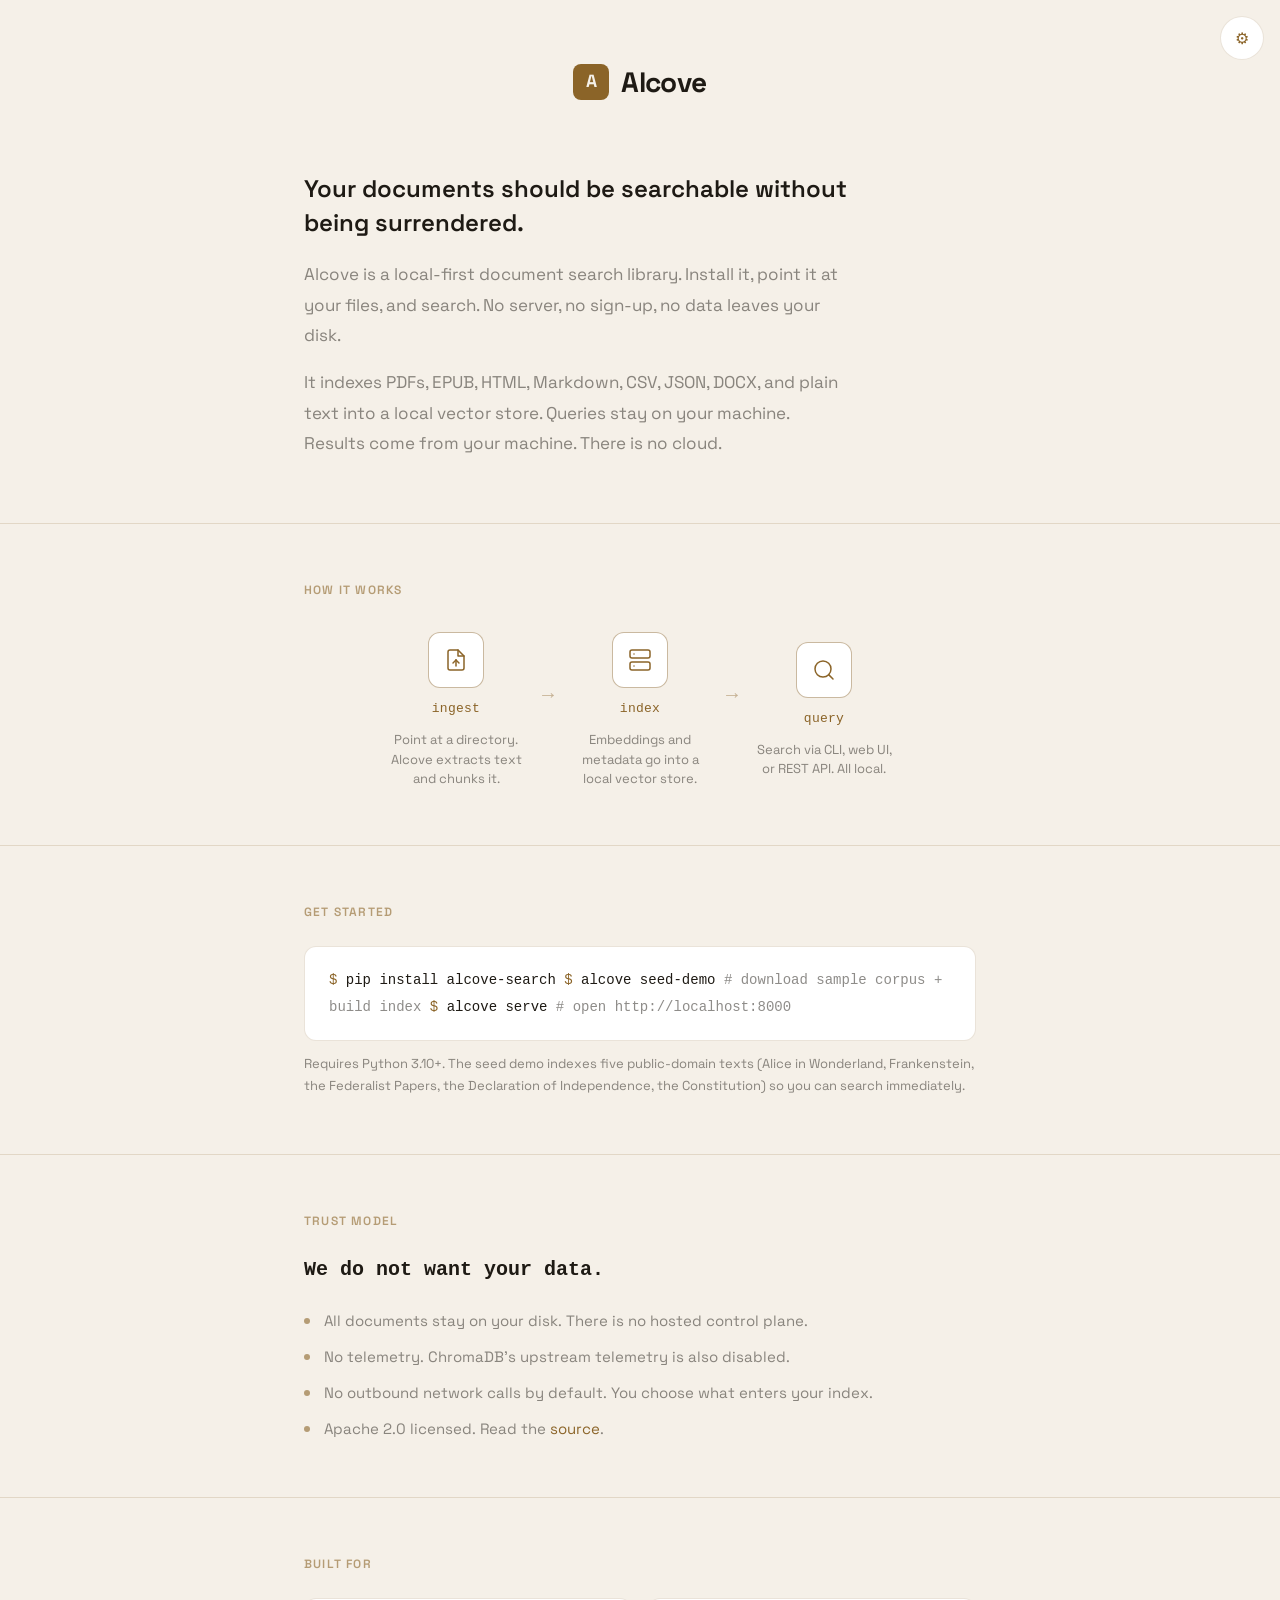
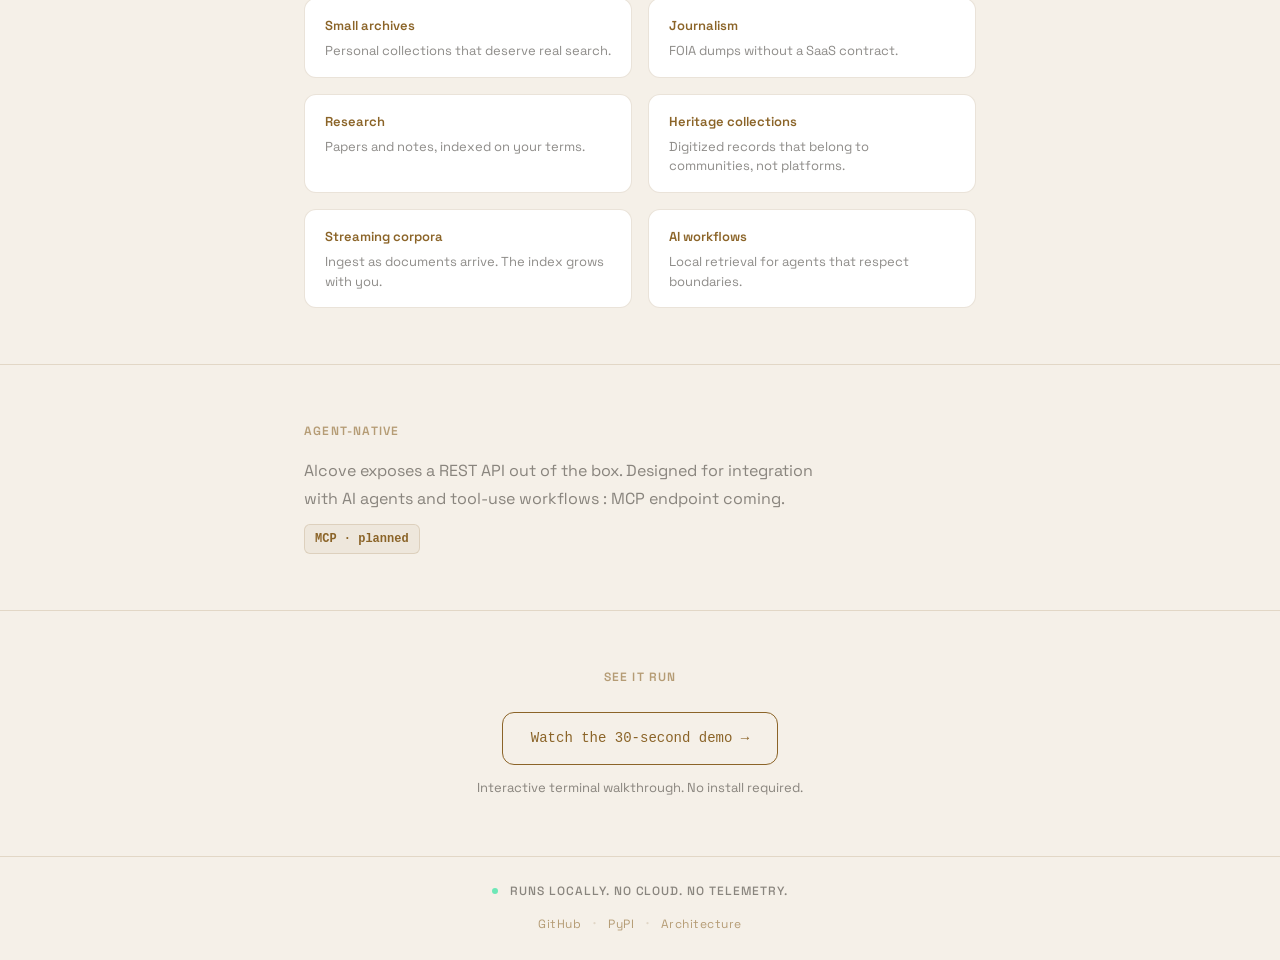
==== docs/index.html @ 8c918ee8 "Add landing page with Alcove design system (#27) Single-page landing at docs/index.html for GitHub P" ====
<!DOCTYPE html>
<html lang="en">
<head>
<meta charset="UTF-8">
<meta name="viewport" content="width=device-width, initial-scale=1.0">
<title>Alcove: Local-First Document Search</title>
<meta name="description" content="Index your documents locally. Search them instantly. Your data never leaves your disk.">
<meta property="og:title" content="Alcove: Local-First Document Search">
<meta property="og:description" content="Index your documents locally. Search them instantly. Your data never leaves your disk.">
<meta property="og:type" content="website">
<meta property="og:url" content="https://pro777.github.io/alcove/">
<meta property="og:image" content="https://pro777.github.io/alcove/assets/logo.svg">
<link rel="icon" type="image/png" sizes="32x32" href="assets/favicon-32x32.png">
<link rel="apple-touch-icon" href="assets/apple-touch-icon.png">

<script>
(function() {
  var t = localStorage.getItem('alcove-theme');
  if (t) document.documentElement.dataset.theme = t;
})();
</script>

<style>
/* ---- Self-hosted Space Grotesk ---- */
@font-face {
  font-family: 'Space Grotesk';
  font-style: normal;
  font-weight: 300 700;
  font-display: swap;
  src: url([data-uri]) format('woff2');
  unicode-range: U+0100-02BA, U+02BD-02C5, U+02C7-02CC, U+02CE-02D7, U+02DD-02FF, U+0304, U+0308, U+0329, U+1D00-1DBF, U+1E00-1E9F, U+1EF2-1EFF, U+2020, U+20A0-20AB, U+20AD-20C0, U+2113, U+2C60-2C7F, U+A720-A7FF;
}
@font-face {
  font-family: 'Space Grotesk';
  font-style: normal;
  font-weight: 300 700;
  font-display: swap;
  src: url([data-uri]) format('woff2');
  unicode-range: U+0000-00FF, U+0131, U+0152-0153, U+02BB-02BC, U+02C6, U+02DA, U+02DC, U+0304, U+0308, U+0329, U+2000-206F, U+20AC, U+2122, U+2191, U+2193, U+2212, U+2215, U+FEFF, U+FFFD;
}

/* ---- Custom Properties ---- */
:root {
  --bg-body:      #1e1a14;
  --bg-surface:   #2a241d;
  --bg-card:      #241f18;
  --border:       rgba(211, 166, 111, 0.12);
  --border-hover: rgba(211, 166, 111, 0.35);
  --gold:         #d3a66f;
  --gold-dim:     rgba(211, 166, 111, 0.50);
  --gold-faint:   rgba(211, 166, 111, 0.08);
  --gold-glow:    rgba(211, 166, 111, 0.18);
  --text:         #f5f0e8;
  --text-muted:   rgba(245, 240, 232, 0.45);
  --font-sans:    'Space Grotesk', -apple-system, BlinkMacSystemFont, 'Segoe UI', Roboto, sans-serif;
  --font-mono:    'SF Mono', 'Cascadia Code', 'Fira Code', 'JetBrains Mono', Menlo, Monaco, Consolas, monospace;
  --radius-sm:    0.375rem;
  --radius-md:    0.5rem;
  --radius-lg:    0.75rem;
  color-scheme: dark;
}

@media (prefers-color-scheme: light) {
  :root:not([data-theme]) {
    color-scheme: light;
    --bg-body:      #f5f0e8;
    --bg-surface:   #ede8df;
    --bg-card:      #ffffff;
    --border:       rgba(139, 100, 45, 0.18);
    --border-hover: rgba(139, 100, 45, 0.45);
    --gold:         #8b6428;
    --gold-dim:     rgba(139, 100, 40, 0.60);
    --gold-faint:   rgba(139, 100, 40, 0.06);
    --gold-glow:    rgba(139, 100, 40, 0.14);
    --text:         #1e1a14;
    --text-muted:   rgba(30, 26, 20, 0.50);
  }
}

[data-theme="light"] {
  color-scheme: light;
  --bg-body:      #f5f0e8;
  --bg-surface:   #ede8df;
  --bg-card:      #ffffff;
  --border:       rgba(139, 100, 45, 0.18);
  --border-hover: rgba(139, 100, 45, 0.45);
  --gold:         #8b6428;
  --gold-dim:     rgba(139, 100, 40, 0.60);
  --gold-faint:   rgba(139, 100, 40, 0.06);
  --gold-glow:    rgba(139, 100, 40, 0.14);
  --text:         #1e1a14;
  --text-muted:   rgba(30, 26, 20, 0.50);
}

[data-theme="dark"] {
  color-scheme: dark;
  --bg-body:      #1e1a14;
  --bg-surface:   #2a241d;
  --bg-card:      #241f18;
  --border:       rgba(211, 166, 111, 0.12);
  --border-hover: rgba(211, 166, 111, 0.35);
  --gold:         #d3a66f;
  --gold-dim:     rgba(211, 166, 111, 0.50);
  --gold-faint:   rgba(211, 166, 111, 0.08);
  --gold-glow:    rgba(211, 166, 111, 0.18);
  --text:         #f5f0e8;
  --text-muted:   rgba(245, 240, 232, 0.45);
}

/* ---- Reset ---- */
*, *::before, *::after { box-sizing: border-box; margin: 0; padding: 0; }
html { scroll-behavior: smooth; }

body {
  background: var(--bg-body);
  color: var(--text);
  font-family: var(--font-sans);
  font-size: 16px;
  line-height: 1.7;
  min-height: 100vh;
  -webkit-font-smoothing: antialiased;
  -moz-osx-font-smoothing: grayscale;
}

/* ---- Accessibility ---- */
.sr-only {
  position: absolute; width: 1px; height: 1px; padding: 0; margin: -1px;
  overflow: hidden; clip: rect(0,0,0,0); white-space: nowrap; border: 0;
}

.skip-link {
  position: absolute; top: -44px; left: 1rem;
  background: var(--gold); color: var(--bg-body);
  padding: 0.5rem 1rem; font-weight: 600; font-size: 0.875rem;
  border-radius: 0 0 var(--radius-sm) var(--radius-sm);
  z-index: 200; transition: top 0.2s; text-decoration: none;
  min-height: 44px; display: inline-flex; align-items: center;
}
.skip-link:focus { top: 0; }

a:focus-visible, button:focus-visible {
  outline: 2px solid var(--gold); outline-offset: 2px; border-radius: var(--radius-sm);
}

/* ---- Theme Toggle ---- */
.theme-toggle {
  position: fixed; top: 1rem; right: 1rem;
  background: var(--bg-card); border: 1px solid var(--border);
  border-radius: 50%; width: 38px; height: 38px;
  display: flex; align-items: center; justify-content: center;
  cursor: pointer; font-size: 1rem; color: var(--gold);
  z-index: 100; padding: 0;
  transition: background 0.2s, border-color 0.2s;
  min-height: 44px; min-width: 44px;
}
.theme-toggle:hover { border-color: var(--border-hover); background: var(--bg-surface); }

/* ---- Layout ---- */
.container {
  max-width: 720px; width: 100%; margin: 0 auto; padding: 0 1.5rem;
}

/* ---- Header ---- */
.site-header {
  padding: 4rem 0 2rem; text-align: center;
}
.logo-row {
  display: flex; align-items: center; justify-content: center; gap: 0.75rem; margin-bottom: 0.5rem;
}
.logo-mark {
  width: 36px; height: 36px; background: var(--gold);
  border-radius: var(--radius-md);
  display: flex; align-items: center; justify-content: center;
  color: var(--bg-body); font-size: 1.1rem; font-weight: 700;
  letter-spacing: -0.02em; flex-shrink: 0;
}
.site-title {
  font-size: 1.75rem; font-weight: 700; color: var(--text);
  letter-spacing: -0.02em; line-height: 1;
}

/* ---- Sections ---- */
section {
  padding: 3.5rem 0;
}

section + section {
  border-top: 1px solid var(--border);
}

/* ---- Thesis (hero) ---- */
.thesis {
  padding: 2rem 0 4rem;
}
.thesis h2 {
  font-size: 1.5rem; font-weight: 600; line-height: 1.4;
  color: var(--text); margin-bottom: 1.25rem; max-width: 560px;
}
.thesis p {
  font-size: 1.0625rem; line-height: 1.8; color: var(--text-muted);
  max-width: 540px;
}
.thesis p + p {
  margin-top: 1rem;
}

/* ---- Pipeline ---- */
.pipeline-section h3 {
  font-size: 0.75rem; font-weight: 600; text-transform: uppercase;
  letter-spacing: 0.1em; color: var(--gold-dim); margin-bottom: 2rem;
}

.pipeline {
  display: flex; align-items: center; justify-content: center;
  gap: 0; flex-wrap: nowrap;
}

.pipeline-stage {
  display: flex; flex-direction: column; align-items: center;
  gap: 0.625rem; flex: 0 0 auto; min-width: 120px;
}

.pipeline-icon {
  width: 56px; height: 56px;
  border: 1.5px solid var(--border-hover);
  border-radius: var(--radius-lg);
  display: flex; align-items: center; justify-content: center;
  background: var(--bg-card);
  transition: border-color 0.3s, box-shadow 0.3s;
}

.pipeline-icon svg {
  width: 24px; height: 24px; stroke: var(--gold); fill: none;
  stroke-width: 1.5; stroke-linecap: round; stroke-linejoin: round;
}

.pipeline-stage:hover .pipeline-icon {
  border-color: var(--gold); box-shadow: 0 0 16px var(--gold-glow);
}

.pipeline-label {
  font-family: var(--font-mono); font-size: 0.8125rem;
  font-weight: 500; color: var(--gold); letter-spacing: 0.02em;
}

.pipeline-desc {
  font-size: 0.8125rem; color: var(--text-muted); text-align: center;
  max-width: 140px; line-height: 1.5;
}

.pipeline-arrow {
  color: var(--border-hover); font-size: 1.25rem;
  padding: 0 0.75rem; margin-top: -2rem; flex-shrink: 0;
}

/* ---- Trust ---- */
.trust-section h3 {
  font-size: 0.75rem; font-weight: 600; text-transform: uppercase;
  letter-spacing: 0.1em; color: var(--gold-dim); margin-bottom: 1.5rem;
}

.trust-statement {
  font-family: var(--font-mono); font-size: 1.25rem;
  font-weight: 600; color: var(--text); margin-bottom: 1.5rem;
  line-height: 1.5;
}

.trust-points {
  display: grid; grid-template-columns: 1fr; gap: 0.75rem;
}

.trust-point {
  font-size: 0.9375rem; color: var(--text-muted); line-height: 1.6;
  padding-left: 1.25rem; position: relative;
}

.trust-point::before {
  content: ''; position: absolute; left: 0; top: 0.6em;
  width: 6px; height: 6px; border-radius: 50%;
  background: var(--gold-dim);
}

/* ---- Quick Start ---- */
.quickstart-section h3 {
  font-size: 0.75rem; font-weight: 600; text-transform: uppercase;
  letter-spacing: 0.1em; color: var(--gold-dim); margin-bottom: 1.5rem;
}

.code-block {
  background: var(--bg-card); border: 1px solid var(--border);
  border-radius: var(--radius-lg); padding: 1.25rem 1.5rem;
  font-family: var(--font-mono); font-size: 0.875rem;
  line-height: 1.9; overflow-x: auto; position: relative;
}

.code-block code {
  color: var(--text);
}

.code-prompt { color: var(--gold); }
.code-comment { color: var(--text-muted); }

.code-block + .code-note {
  margin-top: 0.75rem; font-size: 0.8125rem; color: var(--text-muted);
}

/* ---- Verticals ---- */
.verticals-section h3 {
  font-size: 0.75rem; font-weight: 600; text-transform: uppercase;
  letter-spacing: 0.1em; color: var(--gold-dim); margin-bottom: 1.5rem;
}

.verticals-grid {
  display: grid; grid-template-columns: 1fr 1fr; gap: 1rem;
}

.vertical-item {
  background: var(--bg-card); border: 1px solid var(--border);
  border-radius: var(--radius-lg); padding: 1rem 1.25rem;
  transition: border-color 0.2s;
}

.vertical-item:hover {
  border-color: var(--border-hover);
}

.vertical-label {
  font-size: 0.8125rem; font-weight: 600; color: var(--gold);
  margin-bottom: 0.25rem;
}

.vertical-desc {
  font-size: 0.8125rem; color: var(--text-muted); line-height: 1.5;
}

/* ---- Agent / MCP ---- */
.agent-section h3 {
  font-size: 0.75rem; font-weight: 600; text-transform: uppercase;
  letter-spacing: 0.1em; color: var(--gold-dim); margin-bottom: 1rem;
}

.agent-section p {
  font-size: 1rem; color: var(--text-muted); line-height: 1.7;
  max-width: 540px;
}

.agent-badge {
  display: inline-block; font-family: var(--font-mono);
  font-size: 0.75rem; font-weight: 600;
  padding: 0.25rem 0.625rem; border-radius: var(--radius-sm);
  background: var(--gold-faint); color: var(--gold);
  border: 1px solid var(--border);
  margin-top: 0.75rem;
}

/* ---- Demo ---- */
.demo-section {
  text-align: center;
}

.demo-section h3 {
  font-size: 0.75rem; font-weight: 600; text-transform: uppercase;
  letter-spacing: 0.1em; color: var(--gold-dim); margin-bottom: 1.5rem;
}

.demo-link {
  display: inline-flex; align-items: center; gap: 0.5rem;
  padding: 0.875rem 1.75rem;
  border: 1px solid var(--gold); border-radius: var(--radius-lg);
  color: var(--gold); text-decoration: none;
  font-family: var(--font-mono); font-size: 0.875rem; font-weight: 500;
  transition: background 0.2s, color 0.2s;
}

.demo-link:hover {
  background: var(--gold); color: var(--bg-body); text-decoration: none;
}

.demo-note {
  margin-top: 0.75rem; font-size: 0.8125rem; color: var(--text-muted);
}

/* ---- Footer ---- */
.site-footer {
  padding: 1.5rem 0; border-top: 1px solid var(--border);
  text-align: center;
}
.site-footer p {
  font-size: 0.75rem; font-weight: 500; text-transform: uppercase;
  letter-spacing: 0.08em; color: var(--text-muted);
}
.footer-dot {
  display: inline-block; width: 6px; height: 6px; border-radius: 50%;
  background: #6ee7b7; margin-right: 0.5rem;
  vertical-align: middle; position: relative; top: -1px;
}
.footer-links {
  margin-top: 0.5rem;
}
.footer-links a {
  font-size: 0.75rem; color: var(--gold-dim); text-decoration: none;
  letter-spacing: 0.04em;
}
.footer-links a:hover {
  color: var(--gold); text-decoration: underline;
}
.footer-sep {
  margin: 0 0.5rem; color: var(--border);
}

/* ---- Links ---- */
a { color: var(--gold); text-decoration: none; }
a:hover { text-decoration: underline; }

/* ---- Responsive ---- */
@media (max-width: 600px) {
  .container { padding: 0 1rem; }
  .site-header { padding: 3rem 0 1.5rem; }
  .site-title { font-size: 1.5rem; }
  section { padding: 2.5rem 0; }
  .thesis h2 { font-size: 1.25rem; }
  .pipeline { flex-direction: column; gap: 1rem; }
  .pipeline-arrow { transform: rotate(90deg); margin: 0; padding: 0; }
  .pipeline-stage { min-width: auto; }
  .verticals-grid { grid-template-columns: 1fr; }
  .trust-statement { font-size: 1.0625rem; }
}
</style>
</head>
<body>

<a href="#main" class="skip-link">Skip to main content</a>

<button class="theme-toggle" id="theme-toggle" aria-label="Toggle theme">
  <span id="theme-icon">&#9790;</span>
</button>

<header class="site-header">
  <div class="container">
    <div class="logo-row">
      <div class="logo-mark" aria-hidden="true">A</div>
      <h1 class="site-title">Alcove</h1>
    </div>
  </div>
</header>

<main id="main">

  <!-- Thesis -->
  <section class="thesis">
    <div class="container">
      <h2>Your documents should be searchable without being surrendered.</h2>
      <p>
        Alcove is a local-first document search library. Install it, point it at your files, and search. No server, no sign-up, no data leaves your disk.
      </p>
      <p>
        It indexes PDFs, EPUB, HTML, Markdown, CSV, JSON, DOCX, and plain text into a local vector store. Queries stay on your machine. Results come from your machine. There is no cloud.
      </p>
    </div>
  </section>

  <!-- Pipeline -->
  <section class="pipeline-section">
    <div class="container">
      <h3>How it works</h3>
      <div class="pipeline" role="img" aria-label="Three-stage pipeline: ingest files, index into vector store, query locally">

        <div class="pipeline-stage">
          <div class="pipeline-icon">
            <svg viewBox="0 0 24 24"><path d="M14 2H6a2 2 0 0 0-2 2v16a2 2 0 0 0 2 2h12a2 2 0 0 0 2-2V8z"/><polyline points="14 2 14 8 20 8"/><line x1="12" y1="18" x2="12" y2="12"/><line x1="9" y1="15" x2="12" y2="12"/><line x1="15" y1="15" x2="12" y2="12"/></svg>
          </div>
          <span class="pipeline-label">ingest</span>
          <span class="pipeline-desc">Point at a directory. Alcove extracts text and chunks it.</span>
        </div>

        <span class="pipeline-arrow" aria-hidden="true">&#8594;</span>

        <div class="pipeline-stage">
          <div class="pipeline-icon">
            <svg viewBox="0 0 24 24"><rect x="2" y="2" width="20" height="8" rx="2" ry="2"/><rect x="2" y="14" width="20" height="8" rx="2" ry="2"/><line x1="6" y1="6" x2="6.01" y2="6"/><line x1="6" y1="18" x2="6.01" y2="18"/></svg>
          </div>
          <span class="pipeline-label">index</span>
          <span class="pipeline-desc">Embeddings and metadata go into a local vector store.</span>
        </div>

        <span class="pipeline-arrow" aria-hidden="true">&#8594;</span>

        <div class="pipeline-stage">
          <div class="pipeline-icon">
            <svg viewBox="0 0 24 24"><circle cx="11" cy="11" r="8"/><line x1="21" y1="21" x2="16.65" y2="16.65"/></svg>
          </div>
          <span class="pipeline-label">query</span>
          <span class="pipeline-desc">Search via CLI, web UI, or REST API. All local.</span>
        </div>

      </div>
    </div>
  </section>

  <!-- Quick Start -->
  <section class="quickstart-section">
    <div class="container">
      <h3>Get started</h3>
      <div class="code-block">
        <code><span class="code-prompt">$</span> pip install alcove-search
<span class="code-prompt">$</span> alcove seed-demo          <span class="code-comment"># download sample corpus + build index</span>
<span class="code-prompt">$</span> alcove serve              <span class="code-comment"># open http://localhost:8000</span></code>
      </div>
      <p class="code-note">
        Requires Python 3.10+. The seed demo indexes five public-domain texts (Alice in Wonderland, Frankenstein, the Federalist Papers, the Declaration of Independence, the Constitution) so you can search immediately.
      </p>
    </div>
  </section>

  <!-- Trust -->
  <section class="trust-section">
    <div class="container">
      <h3>Trust model</h3>
      <p class="trust-statement">We do not want your data.</p>
      <div class="trust-points">
        <div class="trust-point">All documents stay on your disk. There is no hosted control plane.</div>
        <div class="trust-point">No telemetry. ChromaDB&rsquo;s upstream telemetry is also disabled.</div>
        <div class="trust-point">No outbound network calls by default. You choose what enters your index.</div>
        <div class="trust-point">Apache 2.0 licensed. Read the <a href="https://github.com/Pro777/alcove">source</a>.</div>
      </div>
    </div>
  </section>

  <!-- Verticals -->
  <section class="verticals-section">
    <div class="container">
      <h3>Built for</h3>
      <div class="verticals-grid">
        <div class="vertical-item">
          <div class="vertical-label">Small archives</div>
          <div class="vertical-desc">Personal collections that deserve real search.</div>
        </div>
        <div class="vertical-item">
          <div class="vertical-label">Journalism</div>
          <div class="vertical-desc">FOIA dumps without a SaaS contract.</div>
        </div>
        <div class="vertical-item">
          <div class="vertical-label">Research</div>
          <div class="vertical-desc">Papers and notes, indexed on your terms.</div>
        </div>
        <div class="vertical-item">
          <div class="vertical-label">Heritage collections</div>
          <div class="vertical-desc">Digitized records that belong to communities, not platforms.</div>
        </div>
        <div class="vertical-item">
          <div class="vertical-label">Streaming corpora</div>
          <div class="vertical-desc">Ingest as documents arrive. The index grows with you.</div>
        </div>
        <div class="vertical-item">
          <div class="vertical-label">AI workflows</div>
          <div class="vertical-desc">Local retrieval for agents that respect boundaries.</div>
        </div>
      </div>
    </div>
  </section>

  <!-- Agent-native -->
  <section class="agent-section">
    <div class="container">
      <h3>Agent-native</h3>
      <p>
        Alcove exposes a REST API out of the box. Designed for integration with AI agents and tool-use workflows : MCP endpoint coming.
      </p>
      <span class="agent-badge">MCP &middot; planned</span>
    </div>
  </section>

  <!-- Demo -->
  <section class="demo-section">
    <div class="container">
      <h3>See it run</h3>
      <a href="demo.html" class="demo-link">
        Watch the 30-second demo &#8594;
      </a>
      <p class="demo-note">Interactive terminal walkthrough. No install required.</p>
    </div>
  </section>

</main>

<footer class="site-footer">
  <div class="container">
    <p>
      <span class="footer-dot" aria-hidden="true"></span>
      Runs locally. No cloud. No telemetry.
    </p>
    <div class="footer-links">
      <a href="https://github.com/Pro777/alcove">GitHub</a>
      <span class="footer-sep" aria-hidden="true">&middot;</span>
      <a href="https://pypi.org/project/alcove-search/">PyPI</a>
      <span class="footer-sep" aria-hidden="true">&middot;</span>
      <a href="ARCHITECTURE.html">Architecture</a>
    </div>
  </div>
</footer>

<script>
(function() {
  var btn = document.getElementById('theme-toggle');
  var icon = document.getElementById('theme-icon');
  var states = ['auto', 'light', 'dark'];
  var icons = {'auto': '&#9881;', 'light': '&#9728;', 'dark': '&#9790;'};
  var labels = {'auto': 'Auto theme', 'light': 'Light theme', 'dark': 'Dark theme'};

  function getCurrent() {
    return localStorage.getItem('alcove-theme') || 'auto';
  }

  function apply(theme) {
    if (theme === 'auto') {
      delete document.documentElement.dataset.theme;
      localStorage.removeItem('alcove-theme');
    } else {
      document.documentElement.dataset.theme = theme;
      localStorage.setItem('alcove-theme', theme);
    }
    icon.innerHTML = icons[theme];
    btn.setAttribute('aria-label', labels[theme]);
  }

  apply(getCurrent());

  btn.addEventListener('click', function() {
    var cur = getCurrent();
    var next = states[(states.indexOf(cur) + 1) % states.length];
    apply(next);
  });
})();
</script>
</body>
</html>
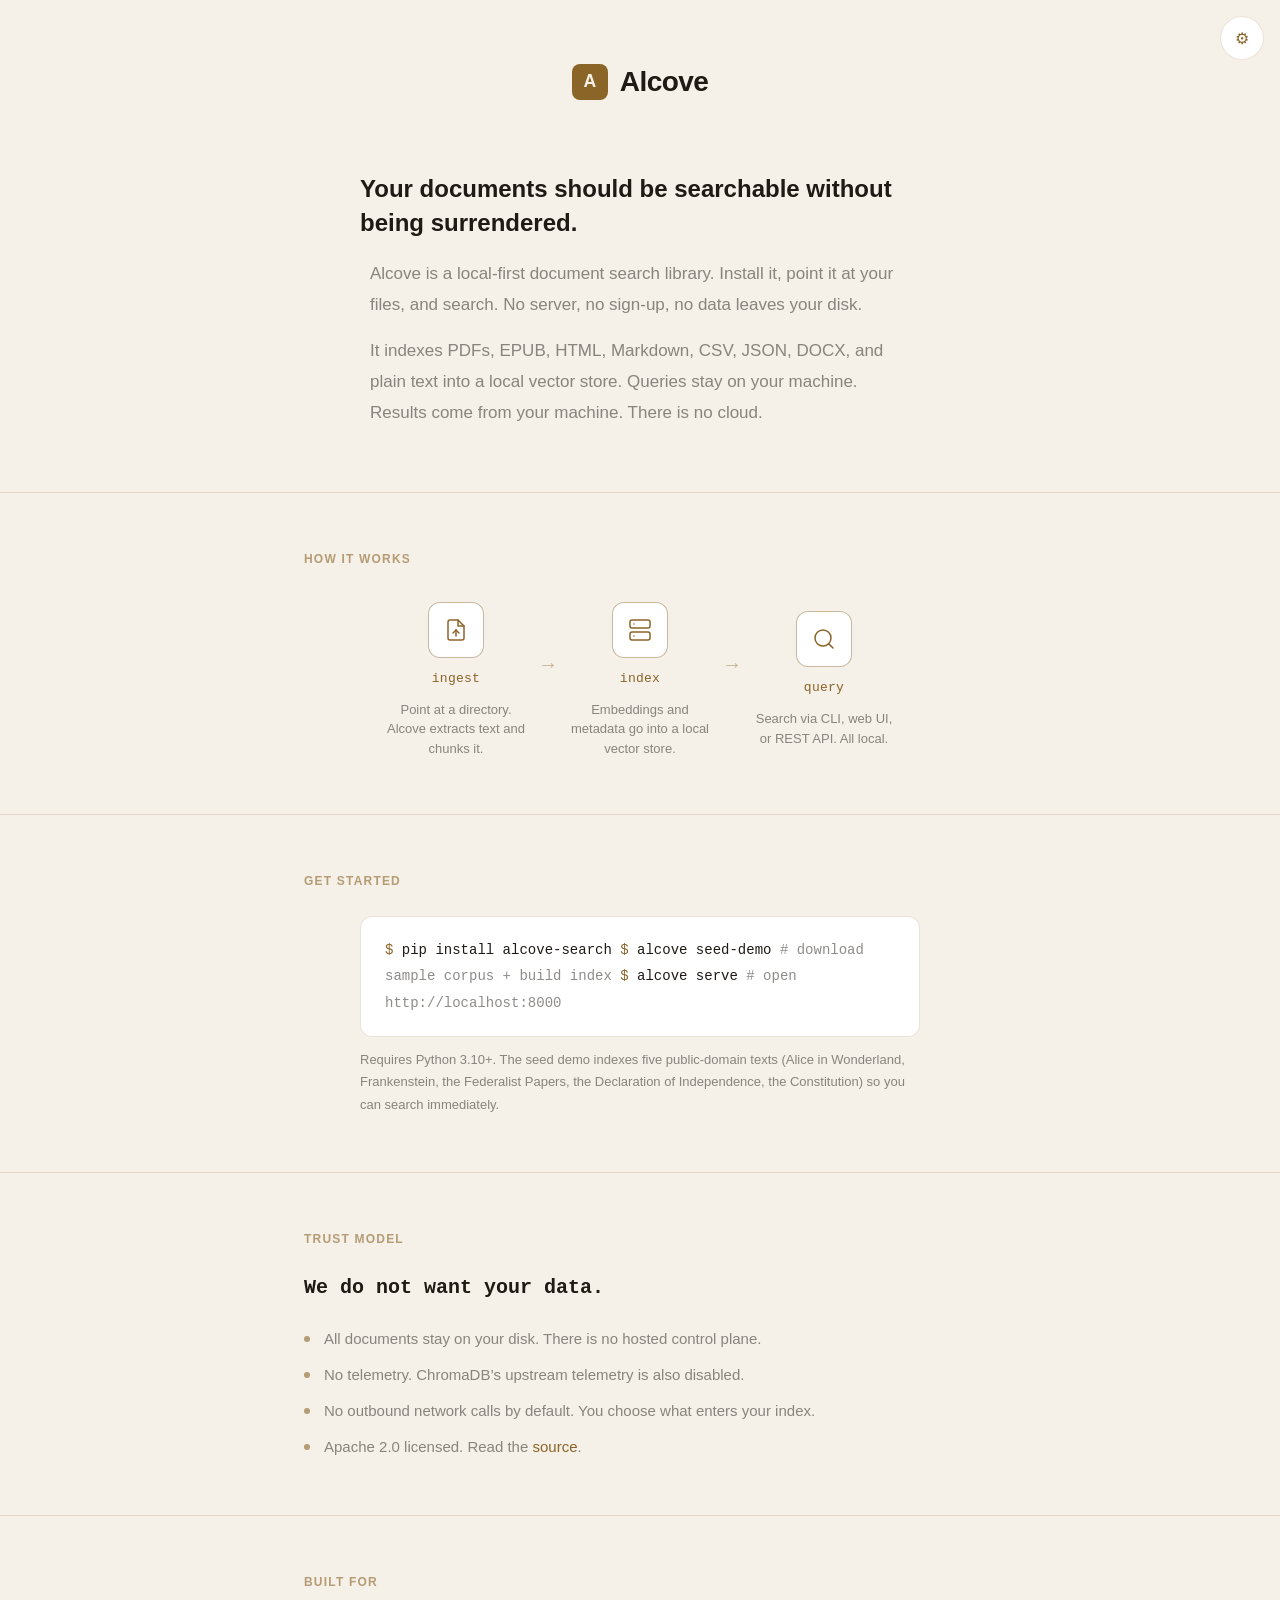
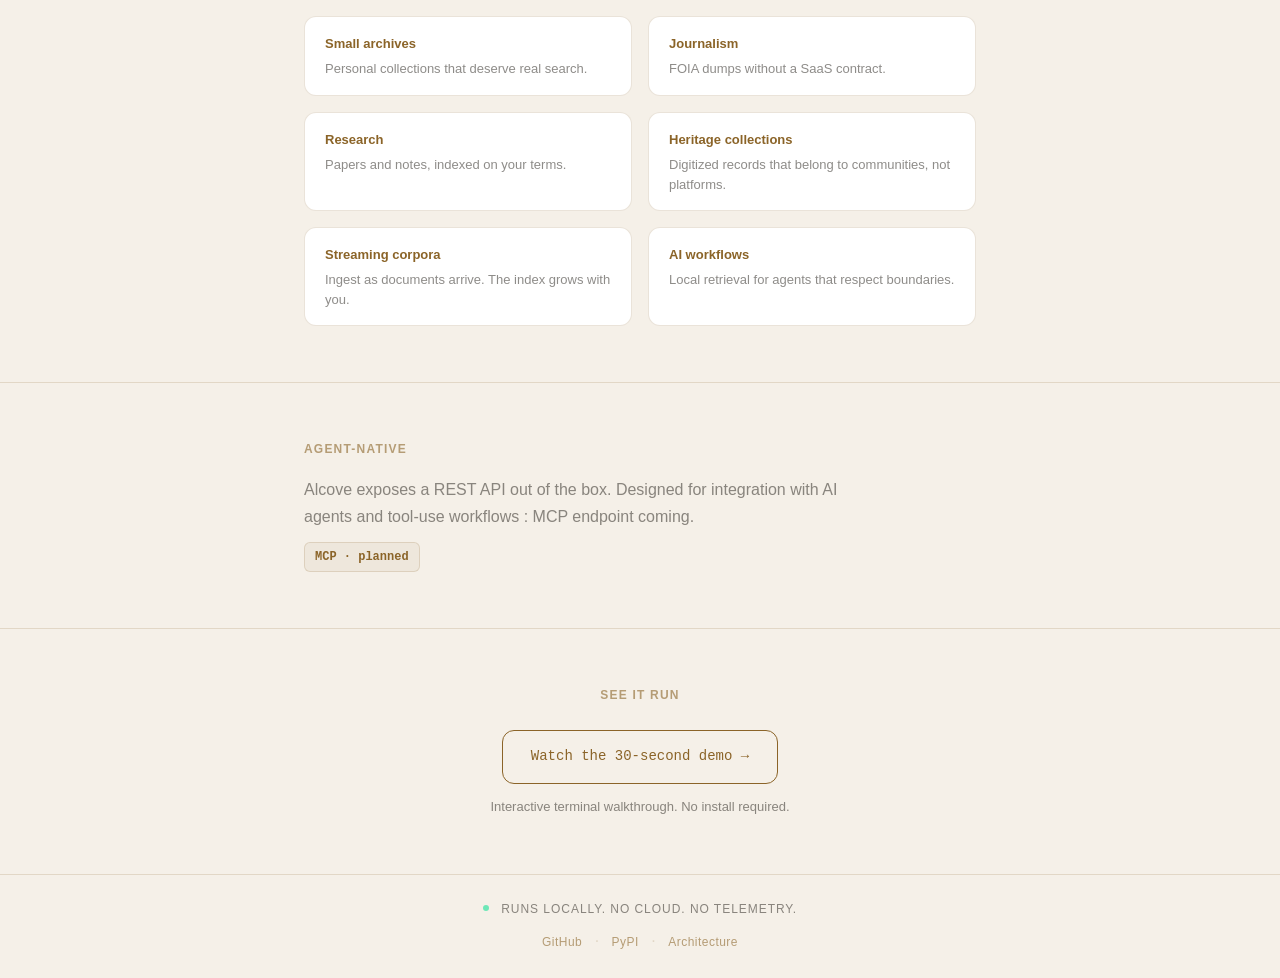
==== commit fa6c80b5: "fix: center thesis and quick-start landing copy (#42)" ====
--- a/docs/index.html
+++ b/docs/index.html
@@ -27,15 +27,7 @@
   font-style: normal;
   font-weight: 300 700;
   font-display: swap;
-  src: url([data-uri]) format('woff2');
-  unicode-range: U+0100-02BA, U+02BD-02C5, U+02C7-02CC, U+02CE-02D7, U+02DD-02FF, U+0304, U+0308, U+0329, U+1D00-1DBF, U+1E00-1E9F, U+1EF2-1EFF, U+2020, U+20A0-20AB, U+20AD-20C0, U+2113, U+2C60-2C7F, U+A720-A7FF;
-}
-@font-face {
-  font-family: 'Space Grotesk';
-  font-style: normal;
-  font-weight: 300 700;
-  font-display: swap;
-  src: url([data-uri]) format('woff2');
+  src: url([data-uri]) format('woff2');
   unicode-range: U+0000-00FF, U+0131, U+0152-0153, U+02BB-02BC, U+02C6, U+02DA, U+02DC, U+0304, U+0308, U+0329, U+2000-206F, U+20AC, U+2122, U+2191, U+2193, U+2212, U+2215, U+FEFF, U+FFFD;
 }
 
@@ -194,11 +186,11 @@
 }
 .thesis h2 {
   font-size: 1.5rem; font-weight: 600; line-height: 1.4;
-  color: var(--text); margin-bottom: 1.25rem; max-width: 560px;
+  color: var(--text); margin: 0 auto 1.25rem; max-width: 560px;
 }
 .thesis p {
   font-size: 1.0625rem; line-height: 1.8; color: var(--text-muted);
-  max-width: 540px;
+  margin: 0 auto; max-width: 540px;
 }
 .thesis p + p {
   margin-top: 1rem;
@@ -235,8 +227,7 @@
 }
 
 .pipeline-stage:hover .pipeline-icon {
-  border-color: var(--gold); box-shadow: 0 0 16px var(--gold-glow);
-}
+  border-color: var(--gold); box-shadow: 0 0 16px var(--gold-glow); }
 
 .pipeline-label {
   font-family: var(--font-mono); font-size: 0.8125rem;
@@ -291,6 +282,7 @@
   border-radius: var(--radius-lg); padding: 1.25rem 1.5rem;
   font-family: var(--font-mono); font-size: 0.875rem;
   line-height: 1.9; overflow-x: auto; position: relative;
+  margin: 0 auto; max-width: 560px;
 }
 
 .code-block code {
@@ -301,7 +293,8 @@
 .code-comment { color: var(--text-muted); }
 
 .code-block + .code-note {
-  margin-top: 0.75rem; font-size: 0.8125rem; color: var(--text-muted);
+  margin: 0.75rem auto 0; font-size: 0.8125rem; color: var(--text-muted);
+  max-width: 560px;
 }
 
 /* ---- Verticals ---- */
